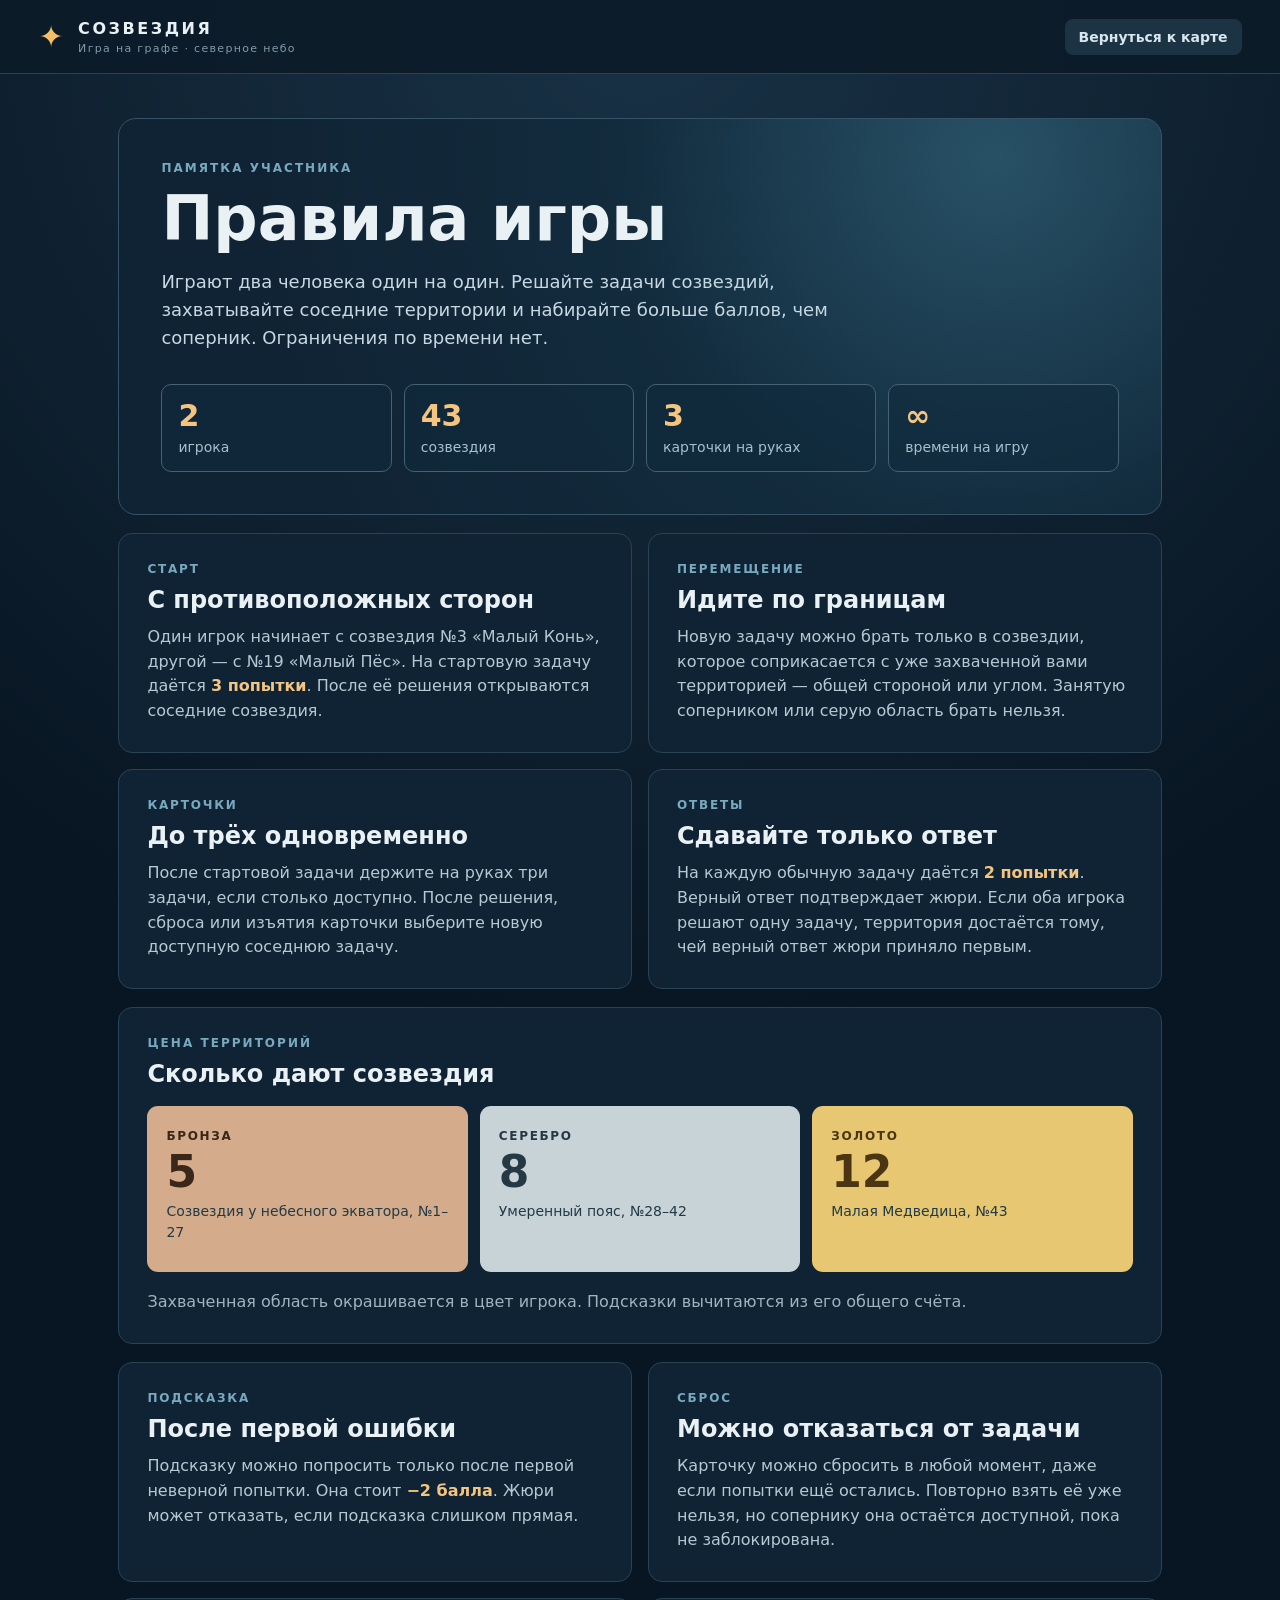
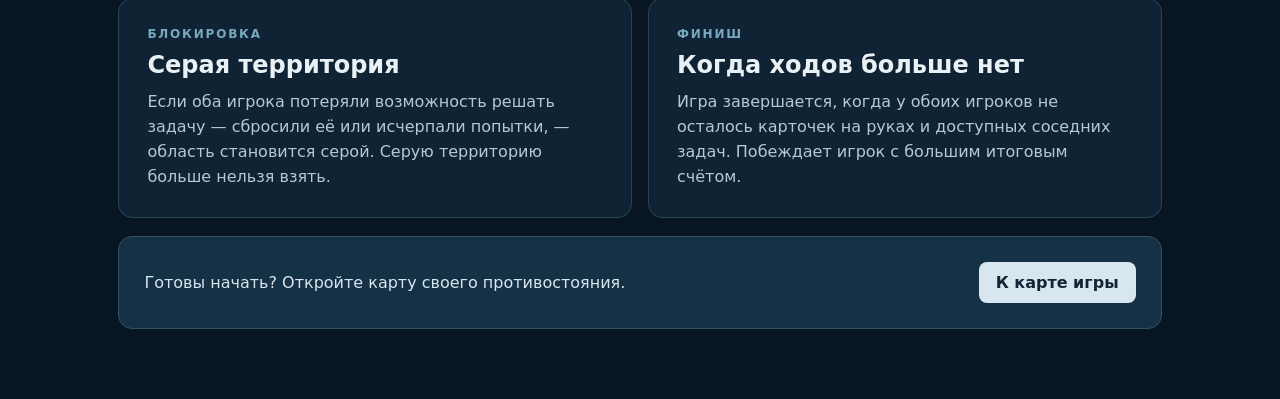
==== site/rules.html @ d5663891 "created map game" ====
<!doctype html>
<html lang="ru">
<head>
  <meta charset="utf-8">
  <meta name="viewport" content="width=device-width,initial-scale=1">
  <meta name="description" content="Правила игры с созвездиями для двух игроков">
  <title>Правила · Созвездия</title>
  <link rel="stylesheet" href="style.css">
  <link rel="stylesheet" href="rules.css">
</head>
<body>
  <header>
    <div class="brand"><span class="brand-mark">✦</span><div><strong>СОЗВЕЗДИЯ</strong><small>Игра на графе · северное небо</small></div></div>
    <a id="backToGame" class="rules-back" href="./">Вернуться к карте</a>
  </header>
  <main class="rules-page">
    <section class="rules-hero">
      <div class="eyebrow">ПАМЯТКА УЧАСТНИКА</div>
      <h1>Правила игры</h1>
      <p>Играют два человека один на один. Решайте задачи созвездий, захватывайте соседние территории и набирайте больше баллов, чем соперник. Ограничения по времени нет.</p>
      <div class="rule-facts"><div><strong>2</strong><span>игрока</span></div><div><strong>43</strong><span>созвездия</span></div><div><strong>3</strong><span>карточки на руках</span></div><div><strong>∞</strong><span>времени на игру</span></div></div>
    </section>

    <section class="rules-grid" aria-label="Основные правила">
      <article class="rule-card"><div class="rule-kicker">СТАРТ</div><h2>С противоположных сторон</h2><p>Один игрок начинает с созвездия №3 «Малый Конь», другой — с №19 «Малый Пёс». На стартовую задачу даётся <strong>3 попытки</strong>. После её решения открываются соседние созвездия.</p></article>
      <article class="rule-card"><div class="rule-kicker">ПЕРЕМЕЩЕНИЕ</div><h2>Идите по границам</h2><p>Новую задачу можно брать только в созвездии, которое соприкасается с уже захваченной вами территорией — общей стороной или углом. Занятую соперником или серую область брать нельзя.</p></article>
      <article class="rule-card"><div class="rule-kicker">КАРТОЧКИ</div><h2>До трёх одновременно</h2><p>После стартовой задачи держите на руках три задачи, если столько доступно. После решения, сброса или изъятия карточки выберите новую доступную соседнюю задачу.</p></article>
      <article class="rule-card"><div class="rule-kicker">ОТВЕТЫ</div><h2>Сдавайте только ответ</h2><p>На каждую обычную задачу даётся <strong>2 попытки</strong>. Верный ответ подтверждает жюри. Если оба игрока решают одну задачу, территория достаётся тому, чей верный ответ жюри приняло первым.</p></article>
    </section>

    <section class="rules-section"><div class="eyebrow">ЦЕНА ТЕРРИТОРИЙ</div><h2>Сколько дают созвездия</h2><div class="zone-grid"><div class="zone bronze-zone"><span>БРОНЗА</span><strong>5</strong><p>Созвездия у небесного экватора, №1–27</p></div><div class="zone silver-zone"><span>СЕРЕБРО</span><strong>8</strong><p>Умеренный пояс, №28–42</p></div><div class="zone gold-zone"><span>ЗОЛОТО</span><strong>12</strong><p>Малая Медведица, №43</p></div></div><p class="section-note">Захваченная область окрашивается в цвет игрока. Подсказки вычитаются из его общего счёта.</p></section>

    <section class="rules-grid rules-grid-bottom" aria-label="Дополнительные правила">
      <article class="rule-card"><div class="rule-kicker">ПОДСКАЗКА</div><h2>После первой ошибки</h2><p>Подсказку можно попросить только после первой неверной попытки. Она стоит <strong>−2 балла</strong>. Жюри может отказать, если подсказка слишком прямая.</p></article>
      <article class="rule-card"><div class="rule-kicker">СБРОС</div><h2>Можно отказаться от задачи</h2><p>Карточку можно сбросить в любой момент, даже если попытки ещё остались. Повторно взять её уже нельзя, но сопернику она остаётся доступной, пока не заблокирована.</p></article>
      <article class="rule-card"><div class="rule-kicker">БЛОКИРОВКА</div><h2>Серая территория</h2><p>Если оба игрока потеряли возможность решать задачу — сбросили её или исчерпали попытки, — область становится серой. Серую территорию больше нельзя взять.</p></article>
      <article class="rule-card"><div class="rule-kicker">ФИНИШ</div><h2>Когда ходов больше нет</h2><p>Игра завершается, когда у обоих игроков не осталось карточек на руках и доступных соседних задач. Побеждает игрок с большим итоговым счётом.</p></article>
    </section>
    <div class="rules-cta"><p>Готовы начать? Откройте карту своего противостояния.</p><a id="backToGameBottom" href="./">К карте игры</a></div>
  </main>
  <script>for(const id of ['backToGame','backToGameBottom'])document.getElementById(id).href='./'+location.search;</script>
</body>
</html>
---- site/style.css ----
:root{font-family:Inter,system-ui,-apple-system,Segoe UI,sans-serif;color:#eaf1f5;background:#081522;font-size:16px}*{box-sizing:border-box}body{margin:0;background:radial-gradient(circle at 50% 0,#193246 0,#081522 50%)}button,input{font:inherit}button{cursor:pointer;border:0;border-radius:8px;padding:10px 14px;background:#d7e6ef;color:#112535;font-weight:700}button:hover{filter:brightness(1.12)}button:disabled{opacity:.4;cursor:not-allowed}button.quiet{background:#1c3344;color:#d8e6ef}header{height:74px;border-bottom:1px solid #284252;display:flex;align-items:center;justify-content:space-between;padding:0 3vw;background:#0c1b28e8}.brand{display:flex;align-items:center;gap:12px;letter-spacing:.16em}.brand-mark{font-size:30px;color:#f5be67}.brand small{display:block;color:#819bab;font-size:11px;letter-spacing:.12em;margin-top:4px}.header-right{display:flex;gap:18px;align-items:center;color:#91a9b8;font-size:13px}main{max-width:1600px;margin:auto;padding:30px 3vw 50px}.top{display:flex;justify-content:space-between;gap:24px;align-items:end;margin-bottom:26px}.eyebrow{font-size:12px;font-weight:800;letter-spacing:.17em;color:#78a9be}h1{font-size:clamp(30px,3vw,46px);margin:9px 0 6px;line-height:1.1}p{color:#9db4c1;line-height:1.55;margin:0}.clock{min-width:205px;text-align:right}.clock small{display:block;color:#89a4b4;letter-spacing:.14em}.clock strong{display:block;font-size:30px;font-variant-numeric:tabular-nums;margin:4px 0}.clock span{font-size:13px;color:#efc47e}.game{display:grid;grid-template-columns:minmax(210px,1fr) minmax(460px,2.7fr) minmax(210px,1fr);gap:16px}.team,.map-panel,.detail,.rules{border:1px solid #284353;border-radius:14px;background:#102334;box-shadow:0 16px 34px #03101b44}.team{padding:20px;min-height:610px}.team-top{display:flex;align-items:center;gap:9px;color:#90a8b5;font-size:12px;letter-spacing:.14em;font-weight:800}.orb{width:10px;height:10px;border-radius:50%;background:#f2934e;box-shadow:0 0 16px #f2934e}.green .orb{background:#5dcc9d;box-shadow:0 0 16px #5dcc9d}h2{font-size:23px;margin:14px 0}.points{display:flex;align-items:baseline;gap:8px;border-bottom:1px solid #294251;padding-bottom:16px}.points strong{font-size:52px;line-height:1}.orange .points strong{color:#f1a267}.green .points strong{color:#6bd5ab}.points span{color:#8ba6b5}.stats{display:flex;justify-content:space-between;gap:6px;color:#93aab7;font-size:13px;padding:15px 0}.stats b{color:#eaf1f5}h3{font-size:14px;margin:18px 0 10px;display:flex;justify-content:space-between}.cards{min-height:93px}.card{display:flex;justify-content:space-between;align-items:center;padding:10px;margin:7px 0;background:#1a3445;border:1px solid #355065;border-radius:8px;font-size:14px}.card small{color:#91aaba}.available{display:flex;flex-wrap:wrap;gap:6px}.available button{background:#1b3947;color:#c8dce7;font-size:13px;padding:6px 9px}.empty{color:#688597;font-size:13px;line-height:1.45}.map-panel{overflow:hidden;display:flex;flex-direction:column}.map-head{display:flex;justify-content:space-between;padding:15px 20px;font-size:12px;letter-spacing:.13em;color:#a7bfcb;border-bottom:1px solid #284353}.map{flex:1;min-height:540px;background:radial-gradient(circle at 50% 38%,#254257 0,#132c3d 40%,#0b1d2c 78%);display:flex;align-items:center;justify-content:center;padding:16px}.map svg{width:100%;height:100%;max-height:620px;overflow:visible}.map path[id^=path-]{stroke:#152631!important;stroke-width:1.8!important;cursor:pointer;transition:fill .18s,stroke .18s}.map path[id^=path-]:hover,.map path.selected{stroke:#fff2c6!important;stroke-width:3!important}.map .task-number{fill:#182f3a;font-size:13px;font-weight:800;text-anchor:middle;pointer-events:none}.legend{display:flex;flex-wrap:wrap;gap:9px 15px;padding:13px 18px;border-top:1px solid #284353;color:#aac0ca;font-size:12px}.legend span{display:flex;align-items:center;gap:6px}.legend i{display:inline-block;width:11px;height:11px;border-radius:3px}.bronze{background:#b98965}.silver{background:#b8c6d0}.gold{background:#dfb85b}.owned1{background:#f2934e}.owned2{background:#5dcc9d}.blocked{background:#69747b}.bottom{display:grid;grid-template-columns:1fr 1fr;gap:16px;margin-top:16px}.detail,.rules{padding:20px}.detail h2{margin:8px 0}.actions{display:flex;flex-wrap:wrap;gap:8px;margin-top:16px}.actions button{font-size:13px}.rules p{font-size:14px;margin-top:9px}#notice{position:fixed;bottom:18px;left:50%;transform:translateX(-50%);background:#e9f1f2;color:#142c3a;padding:10px 16px;border-radius:8px;display:none;box-shadow:0 8px 30px #0008}dialog{border:1px solid #486271;border-radius:14px;background:#102334;color:#eaf1f5;max-width:460px;width:calc(100% - 30px);padding:24px}dialog::backdrop{background:#020c16bb}dialog p{margin-bottom:18px}dialog label{display:block;margin:13px 0;font-size:14px}dialog input{display:block;width:100%;margin-top:6px;padding:10px;border:1px solid #486271;border-radius:7px;background:#0a1a28;color:white}.dialog-actions{display:flex;justify-content:end;gap:8px;margin-top:22px}@media(max-width:1050px){.game{grid-template-columns:1fr 1fr}.map-panel{grid-column:1/-1;grid-row:1}.team{min-height:unset}.map{min-height:450px}}@media(max-width:650px){header{padding:0 16px}.header-right #connection{display:none}main{padding:22px 12px}.top{align-items:start}.clock{min-width:125px}.clock strong{font-size:20px}.game{gap:10px}.team{padding:12px}.team h2{font-size:17px}.points strong{font-size:34px}.stats{display:block}.stats span{display:block;margin:5px 0}.map{min-height:360px;padding:3px}.bottom{grid-template-columns:1fr}.legend{font-size:11px}}
.game-switch{display:flex;justify-content:space-between;align-items:center;gap:12px;margin-bottom:16px;border-bottom:1px solid #385062}.game-switch nav{display:flex;gap:4px;overflow-x:auto;min-width:0}.game-switch button{white-space:nowrap}.game-switch nav button{background:transparent;color:#9cb6c5;border-radius:8px 8px 0 0;padding:12px 16px}.game-switch nav button.active{color:#f2f6f8;background:#244258;box-shadow:inset 0 -3px #8fcbef}.sheet-panel{margin-top:16px;border:1px solid #284353;border-radius:14px;background:#102334;overflow:hidden}.sheet-heading{padding:18px 20px;display:flex;justify-content:space-between;align-items:center;gap:15px}.sheet-heading h2{margin:7px 0 0}.sheet-heading span{color:#8fa9b9;font-size:13px}.sheet-scroll{overflow:auto;max-height:430px}.ledger{border-collapse:separate;border-spacing:0;width:max-content;min-width:100%;font-size:14px}.ledger th,.ledger td{border-right:1px solid #57708088;border-bottom:1px solid #57708088;text-align:center;min-width:58px;height:37px;padding:4px 8px;color:#18303c}.ledger th:first-child,.ledger td:first-child{position:sticky;left:0;z-index:2;min-width:135px;text-align:left;background:#dce6eb;font-weight:700}.ledger thead th{position:sticky;top:0;z-index:3;background:#dce6eb}.ledger thead th:first-child{z-index:4}.ledger td.bronze-cell,.ledger th.bronze-cell{background:#e6d3b7}.ledger td.silver-cell,.ledger th.silver-cell{background:#d4dce0}.ledger td.gold-cell,.ledger th.gold-cell{background:#f4e4bc}.ledger td.claim-one,.ledger th.claim-one{background:#f8c699}.ledger td.claim-two,.ledger th.claim-two{background:#b9e0bd}.ledger td.locked,.ledger th.locked{background:#aeb8be}.ledger tr.team1 td:first-child{background:#f8c699}.ledger tr.team2 td:first-child{background:#b9e0bd}.ledger td.pick,.ledger th.pick{outline:3px solid #fff;outline-offset:-3px}.ledger td[data-task],.ledger th[data-task]{cursor:pointer}.ledger td[data-task]:hover,.ledger th[data-task]:hover{filter:brightness(1.1)}@media(max-width:650px){.sheet-heading{display:block}.sheet-heading span{display:block;margin-top:8px}.game-switch nav button{padding:10px}}
@media(max-width:650px){.header-right{gap:5px}.header-right button{font-size:12px;padding:8px 7px}.clock{min-width:130px}.clock strong{font-size:15px;line-height:1.3;margin-top:8px;display:block}}

.game-controls{display:flex;gap:7px;flex-shrink:0}.game-controls .danger{color:#ffbbb0;background:#462b32}.map{position:relative}.map-tooltip{position:absolute;z-index:5;pointer-events:none;background:#e9f1f2;color:#173342;padding:7px 10px;border-radius:7px;box-shadow:0 5px 17px #06131d88;font-size:14px;font-weight:700;white-space:nowrap}.map-tooltip[hidden]{display:none}@media(max-width:650px){.game-controls{gap:3px}.game-controls button{font-size:12px;padding:7px}}

[hidden]{display:none!important}.empty-state{padding:42px 24px;text-align:center;border:1px solid #284353;border-radius:14px;background:#102334}.empty-state h2{margin:0 0 9px}.empty-state p{margin:0}

.map-tooltip{left:auto!important;right:12px;top:12px!important;max-width:min(430px,calc(100% - 24px));max-height:min(360px,calc(100% - 24px));overflow:auto;white-space:normal;pointer-events:auto;user-select:none;-webkit-user-select:none}.map-tooltip strong{display:block;margin-bottom:7px}.task-text{margin-top:14px;padding:14px;border:1px solid #416276;border-radius:9px;background:#183449;color:#eaf1f5;line-height:1.5;white-space:pre-wrap;user-select:none;-webkit-user-select:none;overflow-wrap:anywhere}.map-tooltip .task-text{margin:0;color:#173342;background:transparent;border:0;padding:0}.task-text[hidden]{display:none}

.header-link{color:#d8e6ef;text-decoration:none;font-weight:700;font-size:14px;padding:10px 6px}.header-link:hover,.header-link:focus-visible{color:#fff;text-decoration:underline}@media(max-width:650px){.header-link{font-size:12px;padding:7px 4px}}
---- site/rules.css ----
.rules-page{max-width:1120px;padding-top:44px;padding-bottom:70px}.rules-back{color:#d8e6ef;text-decoration:none;font-size:14px;font-weight:700;padding:10px 14px;border-radius:8px;background:#1c3344}.rules-back:hover{background:#29475a}.rules-hero{padding:42px;border:1px solid #365267;border-radius:18px;background:radial-gradient(circle at 84% 10%,#285166 0,#122b3d 40%,#102334 80%)}.rules-hero h1{font-size:clamp(38px,5vw,62px);margin:10px 0 15px}.rules-hero>p{max-width:720px;font-size:18px;color:#c6d8e1}.rule-facts{display:grid;grid-template-columns:repeat(4,1fr);gap:12px;margin-top:32px}.rule-facts div{padding:16px;border:1px solid #456174;border-radius:10px;background:#102a3b9c}.rule-facts strong{display:block;font-size:30px;color:#f3c580;line-height:1}.rule-facts span{display:block;color:#a8c0cc;font-size:14px;margin-top:8px}.rules-grid{display:grid;grid-template-columns:repeat(2,1fr);gap:16px;margin-top:18px}.rule-card,.rules-section{border:1px solid #284353;border-radius:14px;background:#102334;padding:28px}.rule-kicker{font-size:12px;letter-spacing:.15em;color:#78a9be;font-weight:800}.rule-card h2,.rules-section h2{font-size:24px;margin:10px 0 11px}.rule-card p{font-size:16px;color:#b5c9d3}.rule-card strong{color:#f3c580}.rules-section{margin-top:18px}.zone-grid{display:grid;grid-template-columns:repeat(3,1fr);gap:12px;margin-top:18px}.zone{border-radius:11px;padding:19px;min-height:166px}.zone span{font-size:12px;letter-spacing:.14em;font-weight:800}.zone strong{display:block;font-size:44px;margin:4px 0;line-height:1.1}.zone p{font-size:14px;color:#203b47}.bronze-zone{background:#d5ac8b;color:#392719}.silver-zone{background:#c8d3d8;color:#243944}.gold-zone{background:#e8c772;color:#4a3613}.section-note{margin-top:18px}.rules-grid-bottom{margin-top:18px}.rules-cta{margin-top:18px;padding:25px;border:1px solid #365267;border-radius:14px;background:#153146;display:flex;align-items:center;justify-content:space-between;gap:20px}.rules-cta p{color:#d8e6ef}.rules-cta a{display:inline-block;background:#d7e6ef;color:#112535;border-radius:8px;text-decoration:none;padding:11px 17px;font-weight:700;white-space:nowrap}.rules-cta a:hover{background:white}@media(max-width:760px){.rules-page{padding:22px 12px 50px}.rules-hero{padding:28px}.rule-facts{grid-template-columns:repeat(2,1fr)}.rules-grid{grid-template-columns:1fr}.zone-grid{grid-template-columns:1fr}.zone{min-height:120px}.rules-cta{display:block}.rules-cta a{margin-top:14px}}@media(max-width:480px){.rules-back{font-size:12px;padding:8px}.rules-hero>p{font-size:16px}.rule-card,.rules-section{padding:20px}}
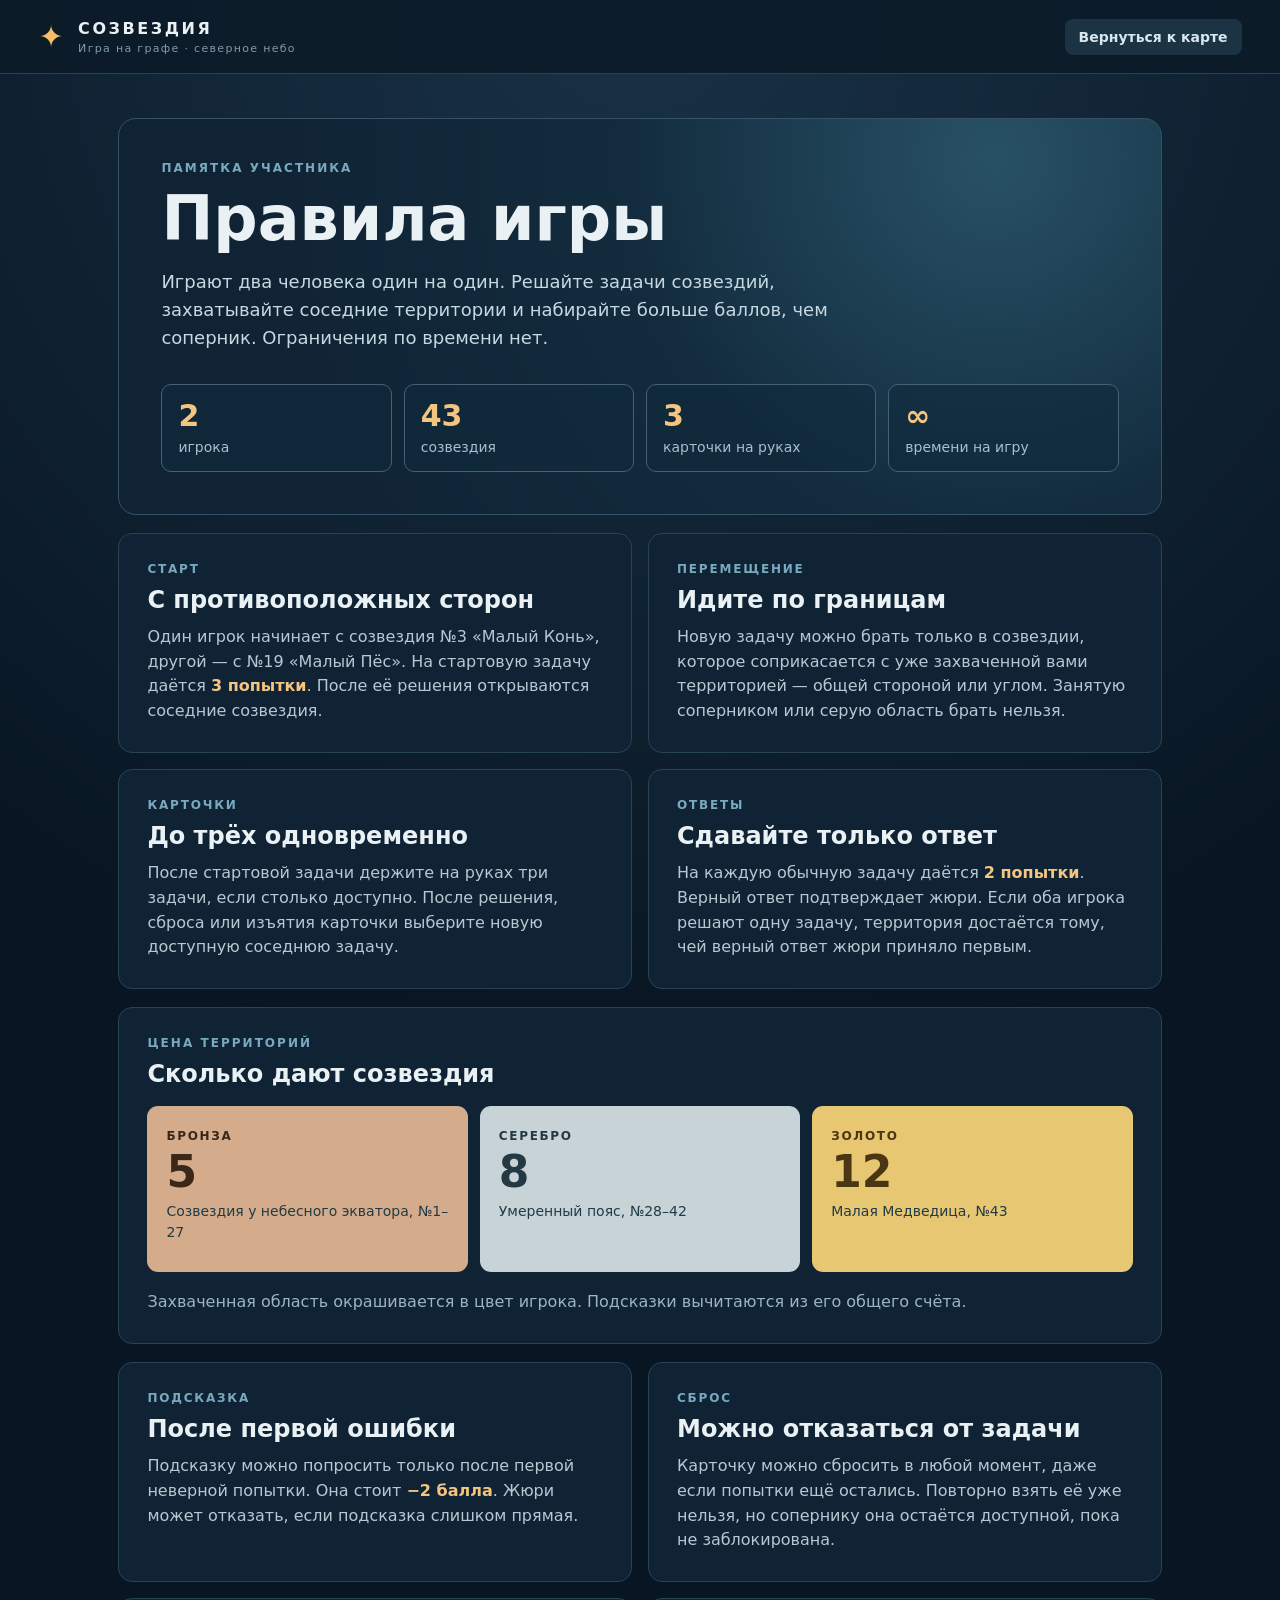
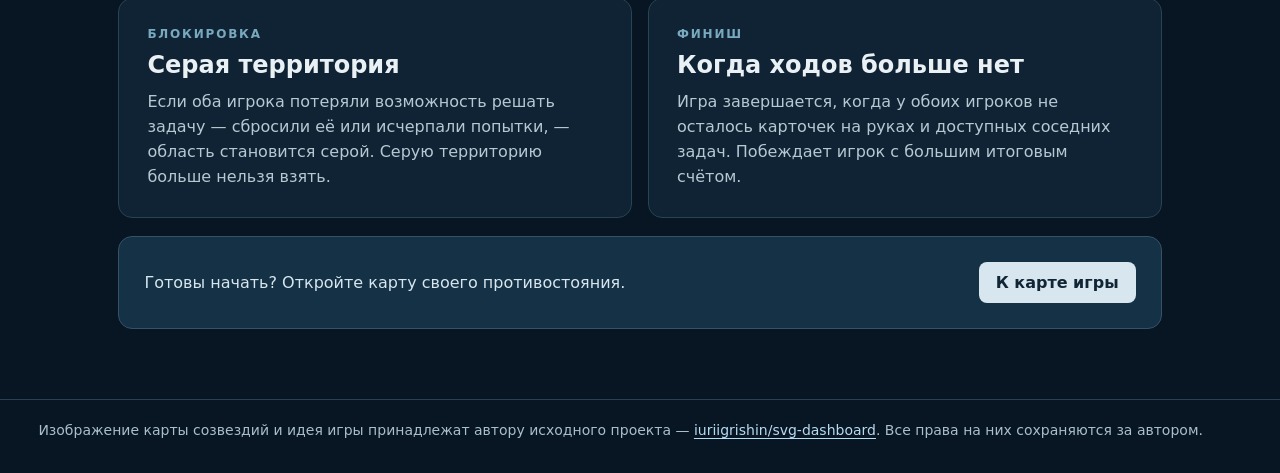
==== commit 94ef987c: "github commit" ====
--- a/site/rules.html
+++ b/site/rules.html
@@ -38,6 +38,7 @@
     </section>
     <div class="rules-cta"><p>Готовы начать? Откройте карту своего противостояния.</p><a id="backToGameBottom" href="./">К карте игры</a></div>
   </main>
+  <footer class="site-credit"><p>Изображение карты созвездий и идея игры принадлежат автору исходного проекта — <a href="https://github.com/iuriigrishin/svg-dashboard" target="_blank" rel="noopener noreferrer">iuriigrishin/svg-dashboard</a>. Все права на них сохраняются за автором.</p></footer>
   <script>for(const id of ['backToGame','backToGameBottom'])document.getElementById(id).href='./'+location.search;</script>
 </body>
 </html>
--- a/site/style.css
+++ b/site/style.css
@@ -9,3 +9,5 @@
 .map-tooltip{left:auto!important;right:12px;top:12px!important;max-width:min(430px,calc(100% - 24px));max-height:min(360px,calc(100% - 24px));overflow:auto;white-space:normal;pointer-events:auto;user-select:none;-webkit-user-select:none}.map-tooltip strong{display:block;margin-bottom:7px}.task-text{margin-top:14px;padding:14px;border:1px solid #416276;border-radius:9px;background:#183449;color:#eaf1f5;line-height:1.5;white-space:pre-wrap;user-select:none;-webkit-user-select:none;overflow-wrap:anywhere}.map-tooltip .task-text{margin:0;color:#173342;background:transparent;border:0;padding:0}.task-text[hidden]{display:none}
 
 .header-link{color:#d8e6ef;text-decoration:none;font-weight:700;font-size:14px;padding:10px 6px}.header-link:hover,.header-link:focus-visible{color:#fff;text-decoration:underline}@media(max-width:650px){.header-link{font-size:12px;padding:7px 4px}}
+
+.site-credit{max-width:1600px;margin:0 auto;padding:20px 3vw 32px;border-top:1px solid #284252}.site-credit p{font-size:14px;line-height:1.5;color:#a9bfca}.site-credit a{color:#b6dcf3;text-underline-offset:3px}.site-credit a:hover,.site-credit a:focus-visible{color:#fff}@media(max-width:650px){.site-credit{padding:18px 16px 28px}}
